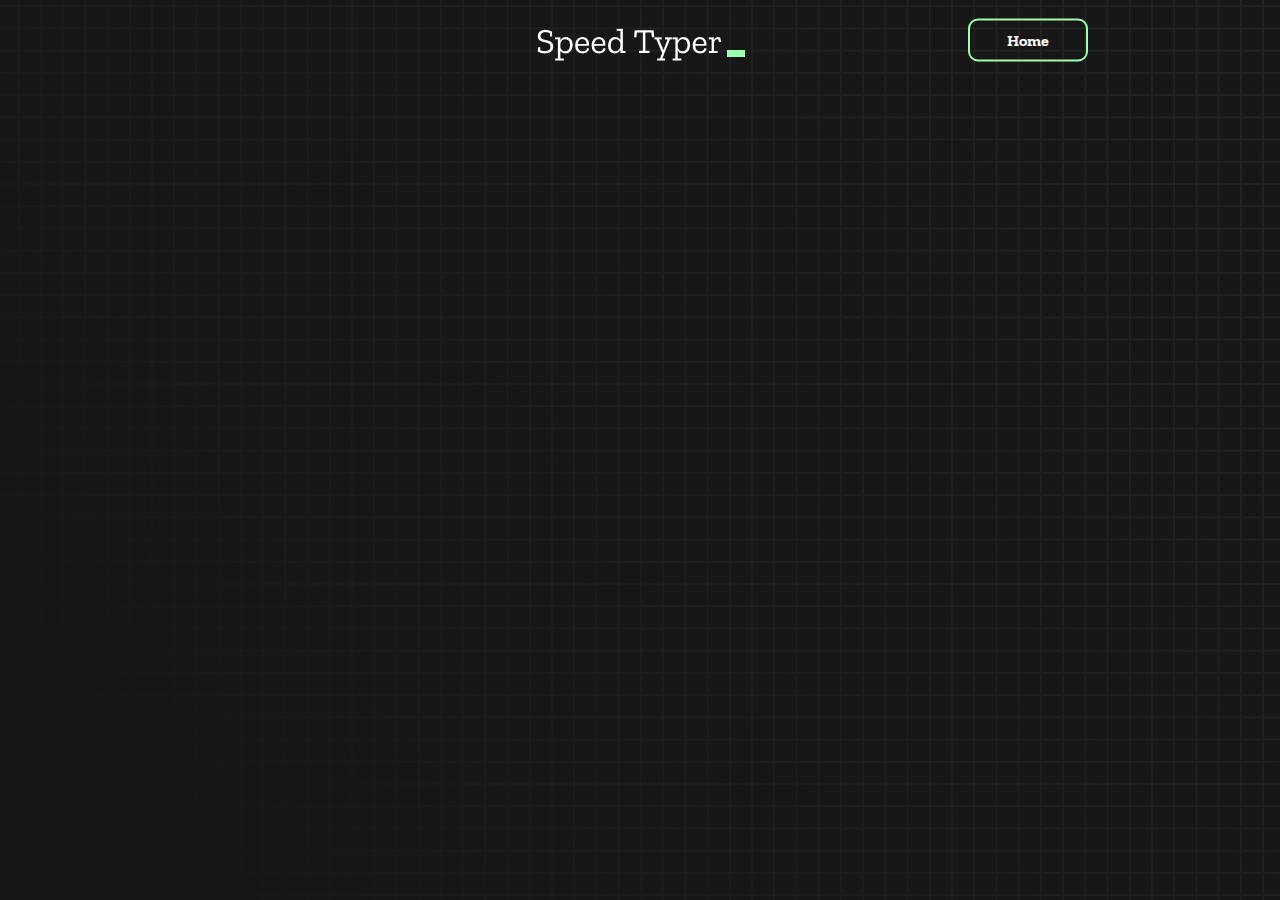
==== blog.html @ 4aea243a "Blog part added" ====
<!DOCTYPE html>
<html lang="en">

<head>
    <meta charset="UTF-8">
    <meta http-equiv="X-UA-Compatible" content="IE=edge">
    <meta name="viewport" content="width=device-width, initial-scale=1.0">
    <title>Blog Question_</title>
    <link rel="stylesheet" href="styles.css" />
    <link rel="preconnect" href="https://fonts.googleapis.com" />
    <link rel="preconnect" href="https://fonts.gstatic.com" crossorigin />
    <link href="https://fonts.googleapis.com/css2?family=Zilla+Slab:wght@300;400;500&display=swap" rel="stylesheet" />
</head>

<body>
    <div class="nav-menu">
        <h1 class="title"><img src="./logo.png" /></h1>
        <a class="nav-btn" href="index.html">Home</a>
    </div>
</body>

</html>
---- styles.css ----
* {
  padding: 0;
  margin: 0;
  box-sizing: border-box;
}

body {
  background-image: url("./bg.png");
  background-size: cover;
  background-position: left top;
  font-family: "Zilla Slab", serif;
}

.box-container {
  width: 70%;
  margin: 0 auto;
}

#question {
  height: 100px;
  display: flex;
  align-items: center;
  justify-content: center;
  color: white;
  font-size: 25px;
  border-radius: 15px;
  background: rgb(255, 255, 255);
  background: linear-gradient(92.49deg,
      rgba(255, 255, 255, 0.1) 0.18%,
      rgba(255, 255, 255, 0.05) 99.85%);
  backdrop-filter: blur(5px);
  margin-bottom: 30px;
}

#display {
  height: 100px;
  display: flex;
  flex-wrap: wrap;
  align-items: center;
  padding-left: 5rem;
  color: white;
  font-size: 32px;
  background-color: #171717;
  border: 2px solid #9dffad;
  border-radius: 15px;
}

#countdown {
  position: fixed;
  height: 100vh;
  width: 100vw;
  background-color: rgba(0, 0, 0, 0.8);
  top: 0;
  left: 0;
  display: flex;
  align-items: center;
  justify-content: center;
  font-size: 3rem;
  color: white;
  display: none;
}

#result {
  position: fixed;
  top: 50%;
  left: 50%;
  transform: translate(-50%, -50%);
  height: 250px;
  width: 400px;
  background-color: #171717;
  border-radius: 15px;
  border: 2px solid #9dffad;
  color: white;
  text-align: center;
  padding: 2rem;
}

#show-time {
  text-align: center;
  color: white;
  margin: 10px 0;
}

.green {
  color: #9dffad;
}

.red {
  color: #eb6565;
}

.bold {
  font-weight: 700;
}

.inactive {
  border: 2px solid white !important;
}

.hidden {
  display: none;
}

.title {
  text-align: center;
  color: white;
  margin: 20px 0;
}

.divider-container {
  height: 80px;
  display: flex;
  justify-content: center;
  align-items: center;
  gap: 15px;
  margin: 0 auto;
}

.line {
  height: 2px;
  background: white;
  width: 100%;
}

.title2 {
  color: white;
  display: block;
}

.buttons {
  display: flex;
  justify-content: center;
  margin: 30px 0;
}

button {
  padding: 10px 20px;
  border: none;
  font-size: 16px;
  font-weight: bold;
  width: 300px;
  height: 50px;
  color: white;
  background-color: #171717;
  border-radius: 10px;
  border: 2px solid #9dffad;
  cursor: pointer;
}

#histories {
  display: grid;
  grid-template-columns: repeat(3, 1fr);
  gap: 20px;
  flex-wrap: wrap;
  justify-content: space-around;
}

.card {
  width: 100%;
  height: 100%;
  padding: 50px;
  display: grid;
  justify-content: space-between;
  align-items: center;
  padding: 20px 30px;
  color: white;
  border-radius: 15px;
  background: rgb(255, 255, 255);
  background: linear-gradient(92.49deg,
      rgba(255, 255, 255, 0.1) 0.18%,
      rgba(255, 255, 255, 0.05) 99.85%);
  backdrop-filter: blur(5px);
  margin-bottom: 30px;
}

#modal-background {
  background: rgb(255, 255, 255);
  background: linear-gradient(92.49deg,
      rgba(255, 255, 255, 0.1) 0.18%,
      rgba(255, 255, 255, 0.05) 99.85%);
  backdrop-filter: blur(5px);
  height: 100vh;
  width: 100%;
  position: fixed;
  top: 0;
}

@media only screen and (max-width: 700px) {
  .box-container {
    padding: 0 20px;
    width: 100%;
  }

  .card {
    flex-direction: column;
  }
}

.nav-menu {
  display: flex;
  align-items: center;
  justify-content: center;
}


.nav-btn {
  position: absolute;
  right: 15%;
  text-decoration: none;
  font-weight: bold;
  width: 120px;
  color: white;
  text-align: center;
  padding: 10px;
  border-radius: 10px;
  border: 2px solid #9dffad;
  transform: translateY(-50%);
  margin-top: 2.5%;
}
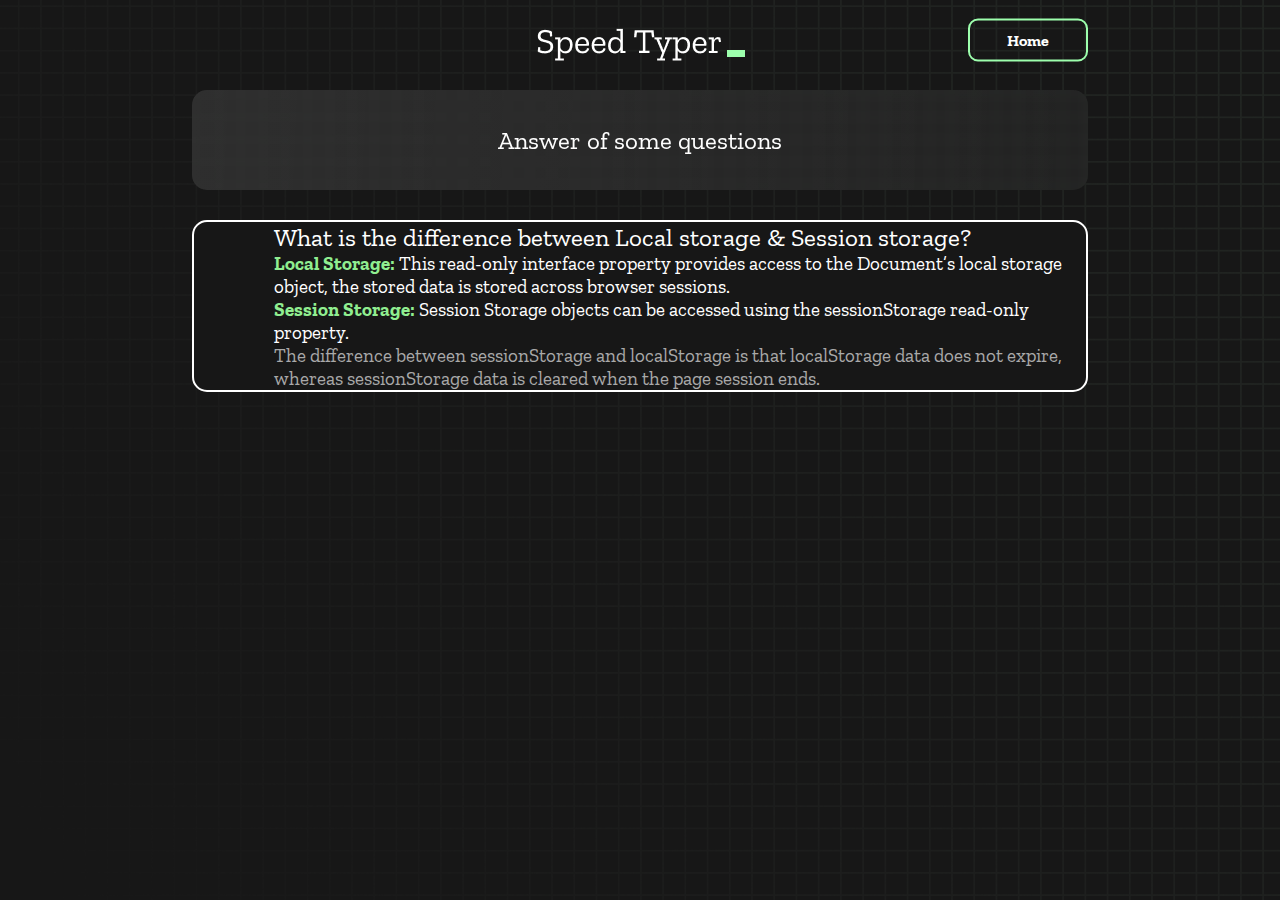
==== commit f6a2160e: "2 storage difference" ====
--- a/blog.html
+++ b/blog.html
@@ -17,6 +17,20 @@
         <h1 class="title"><img src="./logo.png" /></h1>
         <a class="nav-btn" href="index.html">Home</a>
     </div>
+    <div class="box-container">
+        <div id="question"> Answer of some questions</div>
+        <div id="display-again" class="inactive">
+            What is the difference between Local storage & Session storage?
+            <p class="p-design"><strong class="strong">Local Storage: </strong>This read-only interface property
+                provides access to the Document’s local storage object, the stored data is stored across browser
+                sessions. </p>
+            <p class="p-design"><strong class="strong">Session Storage: </strong>Session Storage objects can be accessed
+                using the sessionStorage read-only property. </p>
+            <p class="p-re-design">The difference between sessionStorage and localStorage is that localStorage data does
+                not expire, whereas
+                sessionStorage data is cleared when the page session ends.</p>
+        </div>
+    </div>
 </body>
 
 </html>--- a/styles.css
+++ b/styles.css
@@ -216,4 +216,30 @@
   border: 2px solid #9dffad;
   transform: translateY(-50%);
   margin-top: 2.5%;
+}
+
+#display-again {
+  height: auto;
+  display: flex;
+  flex-wrap: wrap;
+  align-items: center;
+  padding-left: 5rem;
+  color: white;
+  font-size: 25px;
+  background-color: #171717;
+  border: 2px solid #9dffad;
+  border-radius: 15px;
+}
+
+.strong {
+  color: lightgreen;
+}
+
+.p-design {
+  font-size: 19px;
+}
+
+.p-re-design {
+  font-size: 19px;
+  color: darkgray;
 }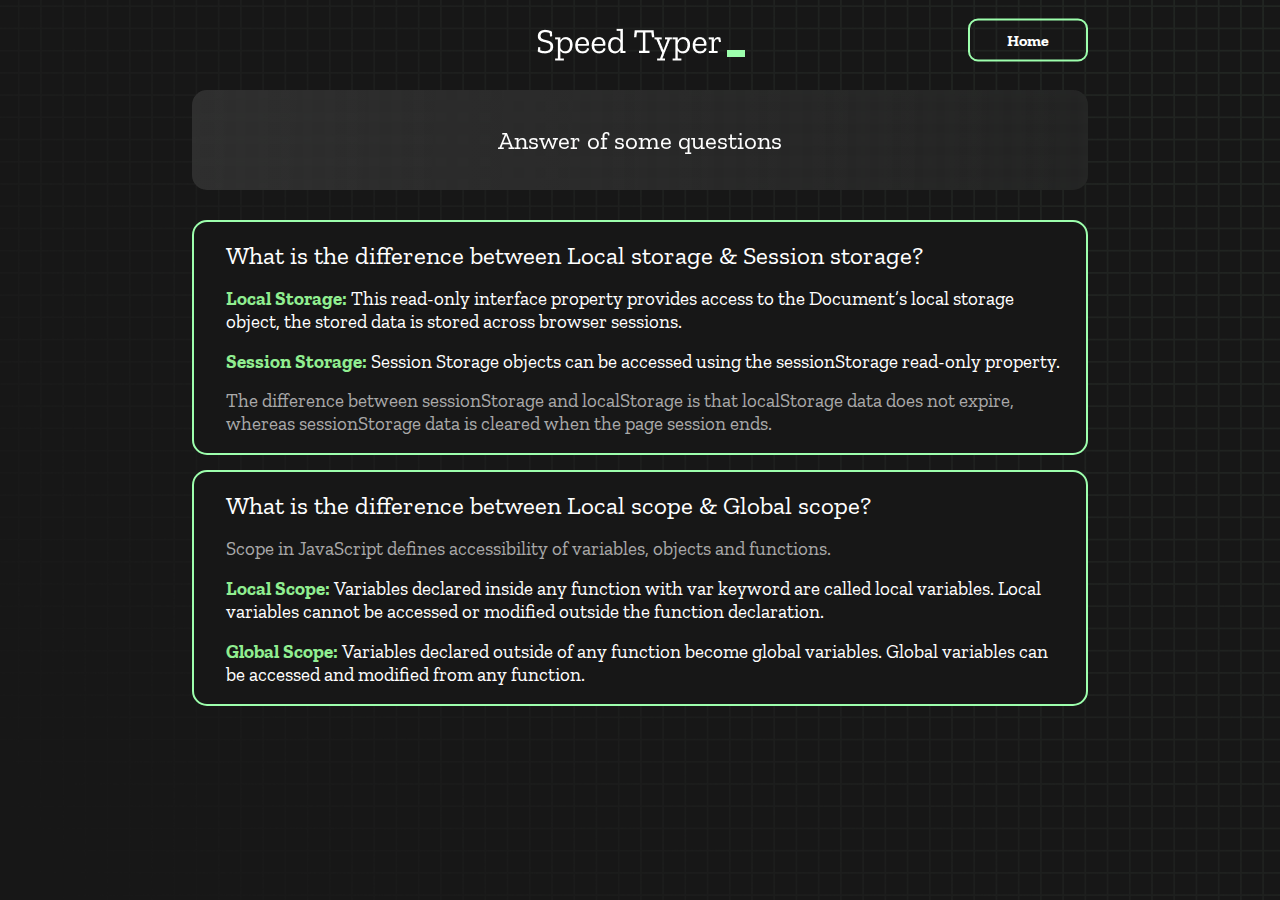
==== commit b2934d30: "Scope difference" ====
--- a/blog.html
+++ b/blog.html
@@ -19,16 +19,36 @@
     </div>
     <div class="box-container">
         <div id="question"> Answer of some questions</div>
-        <div id="display-again" class="inactive">
+        <div id="display-again" class="re-inactive">
             What is the difference between Local storage & Session storage?
-            <p class="p-design"><strong class="strong">Local Storage: </strong>This read-only interface property
-                provides access to the Document’s local storage object, the stored data is stored across browser
-                sessions. </p>
-            <p class="p-design"><strong class="strong">Session Storage: </strong>Session Storage objects can be accessed
-                using the sessionStorage read-only property. </p>
+            <div class="margin-gap">
+                <p class="p-design"><strong class="strong">Local Storage: </strong>This read-only interface property
+                    provides access to the Document’s local storage object, the stored data is stored across browser
+                    sessions. </p>
+            </div>
+            <div class="margin-re-gap">
+                <p class="p-design"><strong class="strong">Session Storage: </strong>Session Storage objects can be
+                    accessed
+                    using the sessionStorage read-only property. </p>
+            </div>
             <p class="p-re-design">The difference between sessionStorage and localStorage is that localStorage data does
                 not expire, whereas
                 sessionStorage data is cleared when the page session ends.</p>
+        </div>
+        <div id="display-again" class="re-inactive">
+            What is the difference between Local scope & Global scope?
+            <div class="margin-gap">
+                <p class="p-re-design">Scope in JavaScript defines accessibility of variables, objects and functions.
+                </p>
+            </div>
+            <div class="margin-re-gap">
+                <p class="p-design"><strong class="strong">Local Scope: </strong>Variables declared inside any function
+                    with
+                    var keyword are called local variables. Local variables cannot be accessed or modified outside the
+                    function declaration.</p>
+            </div>
+            <p class="p-design"><strong class="strong">Global Scope: </strong>Variables declared outside of any function
+                become global variables. Global variables can be accessed and modified from any function.</p>
         </div>
     </div>
 </body>
--- a/styles.css
+++ b/styles.css
@@ -196,6 +196,7 @@
   }
 }
 
+
 .nav-menu {
   display: flex;
   align-items: center;
@@ -218,17 +219,22 @@
   margin-top: 2.5%;
 }
 
+.re-inactive {
+  border: 2px solid white;
+}
+
 #display-again {
-  height: auto;
+  padding: 2%;
   display: flex;
   flex-wrap: wrap;
   align-items: center;
-  padding-left: 5rem;
+  padding-left: 2rem;
   color: white;
   font-size: 25px;
   background-color: #171717;
   border: 2px solid #9dffad;
   border-radius: 15px;
+  margin-bottom: 15px;
 }
 
 .strong {
@@ -242,4 +248,13 @@
 .p-re-design {
   font-size: 19px;
   color: darkgray;
+}
+
+.margin-gap {
+  margin-top: 2%;
+  margin-bottom: 2%;
+}
+
+.margin-re-gap {
+  margin-bottom: 2%;
 }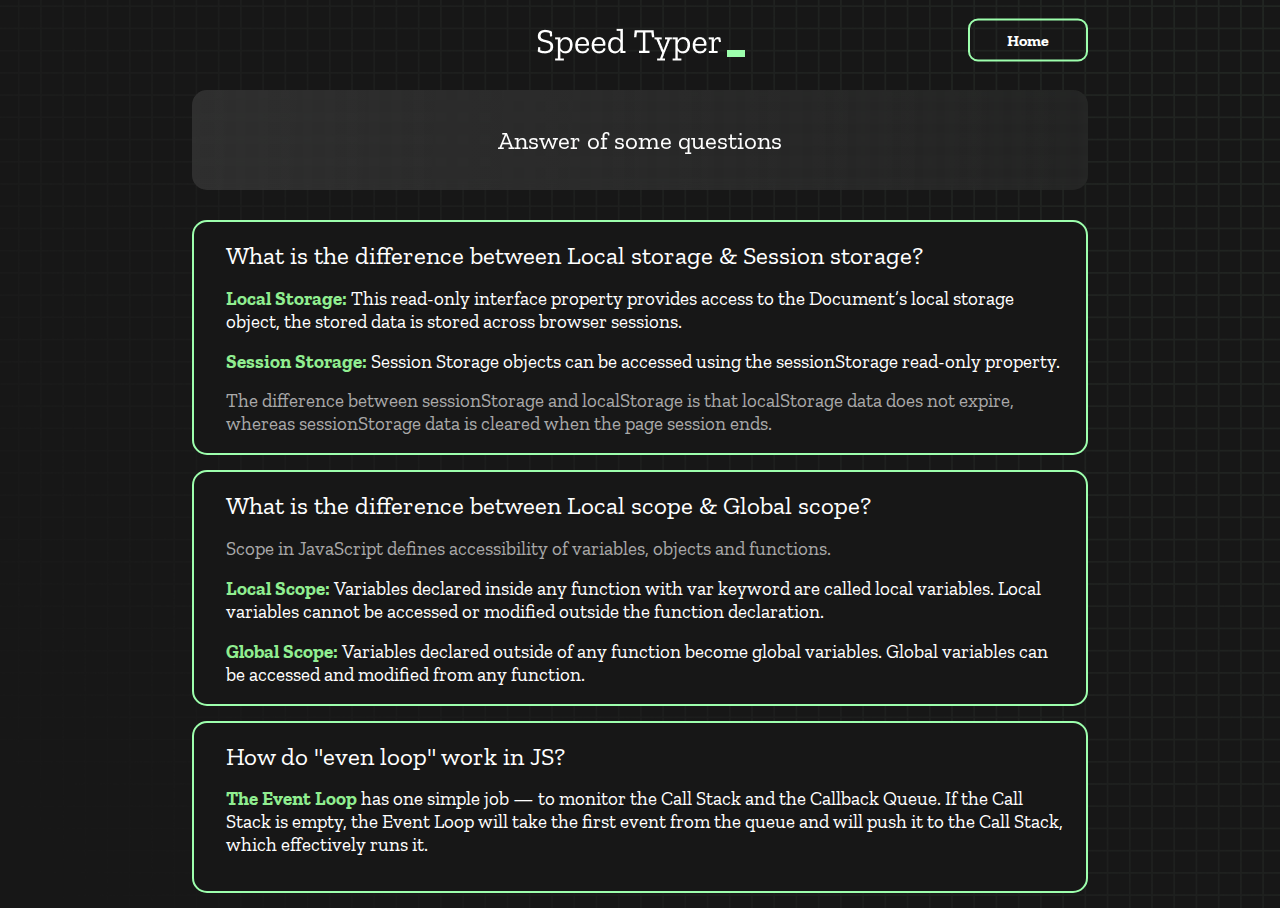
==== commit 8683b171: "even loop" ====
--- a/blog.html
+++ b/blog.html
@@ -50,7 +50,16 @@
             <p class="p-design"><strong class="strong">Global Scope: </strong>Variables declared outside of any function
                 become global variables. Global variables can be accessed and modified from any function.</p>
         </div>
-    </div>
+        <div id="display-again" class="re-inactive">
+            How do "even loop" work in JS?
+            <div class="margin-gap">
+                <p class="p-design"><strong class=" strong">The Event Loop</strong> has one simple job — to monitor the
+                    Call Stack and the Callback
+                    Queue. If the Call
+                    Stack is empty, the Event Loop will take the first event from the queue and will push it to the Call
+                    Stack, which effectively runs it.</p>
+            </div>
+        </div>
 </body>
 
 </html>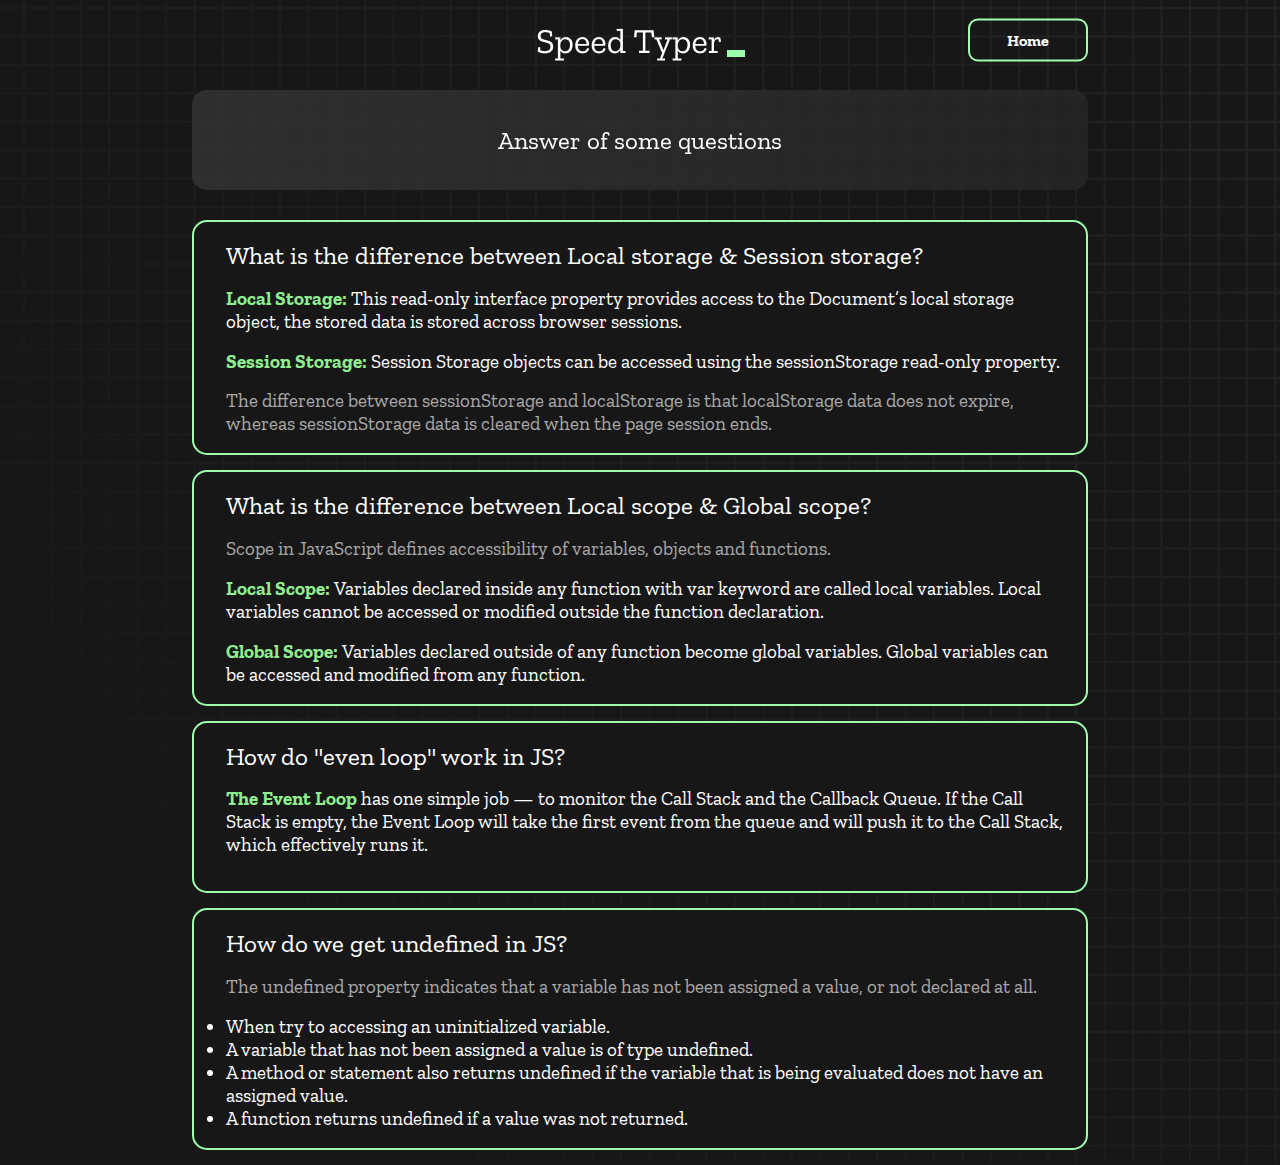
==== commit 73b2b6b8: "undefined js" ====
--- a/blog.html
+++ b/blog.html
@@ -60,6 +60,22 @@
                     Stack, which effectively runs it.</p>
             </div>
         </div>
+        <div id="display-again" class="re-inactive">
+            How do we get undefined in JS?
+            <div class="margin-gap">
+                <p class="p-re-design">The undefined property indicates that a variable has not been assigned a value,
+                    or not declared at all.</p>
+            </div>
+            <div>
+                <ul class="p-design">
+                    <li>When try to accessing an uninitialized variable.</li>
+                    <li>A variable that has not been assigned a value is of type undefined.</li>
+                    <li>A method or statement also returns undefined if the variable that is being evaluated does not
+                        have an assigned value.</li>
+                    <li>A function returns undefined if a value was not returned.</li>
+                </ul>
+            </div>
+        </div>
 </body>
 
 </html>